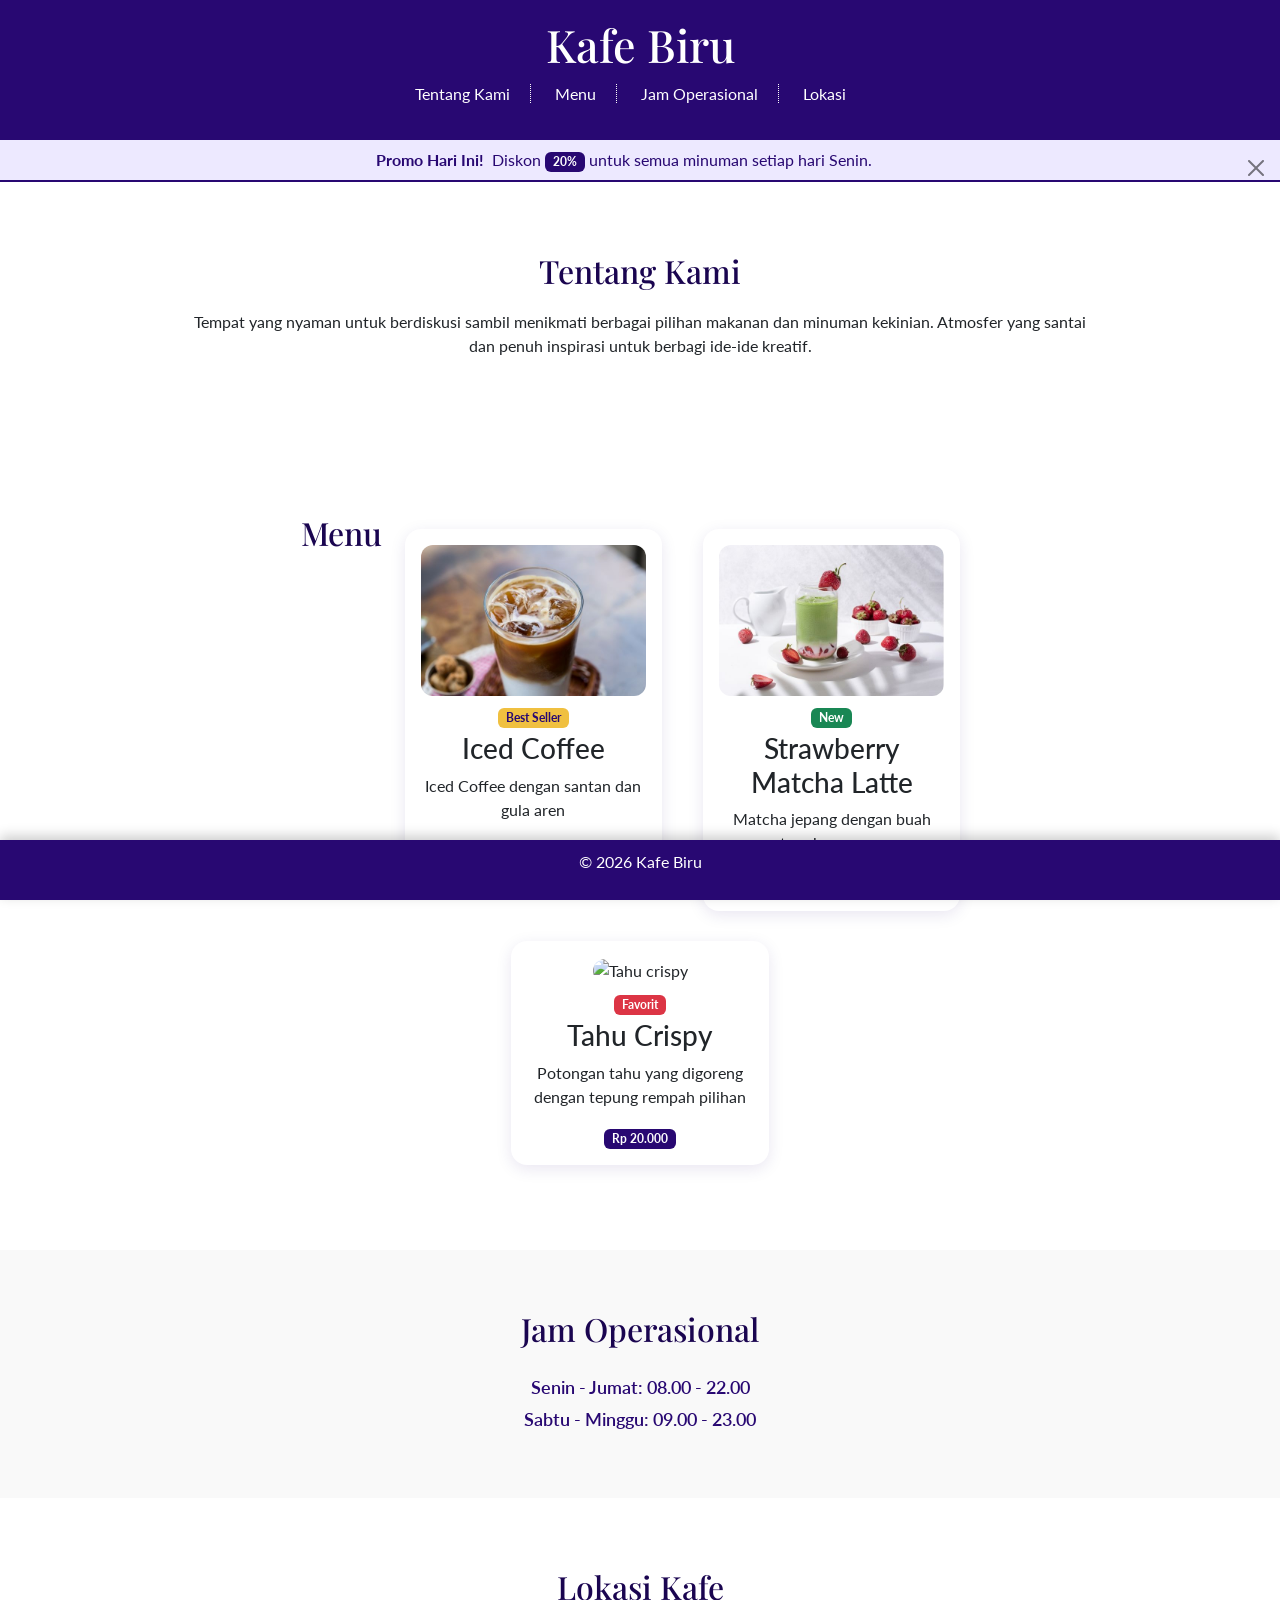
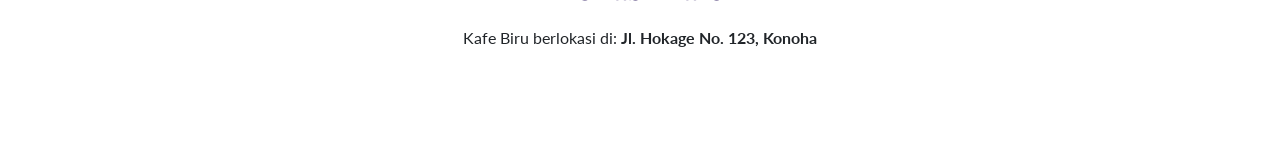
==== index.html @ a74155b6 "Rename landing-page.html to index.html" ====
<!DOCTYPE html>
<html lang="id">
<head>
  <meta charset="UTF-8">
  <meta name="viewport" content="width=device-width, initial-scale=1.0">
  <title>Kafe Biru</title>

  <!-- [BOOTSTRAP 1] Bootstrap 5 CDN -->
  <link rel="stylesheet" href="https://cdn.jsdelivr.net/npm/bootstrap@5.3.3/dist/css/bootstrap.min.css">
  <link rel="stylesheet" href="css/style1.css">
</head>
<body>

  <header>
    <h1>Kafe Biru</h1>
    <nav>
      <ul>
        <li><a href="#about">Tentang Kami</a></li>
        <li><a href="#menu">Menu</a></li>
        <li><a href="#hours">Jam Operasional</a></li>
        <li style="border-right: none;"><a href="#location">Lokasi</a></li>
      </ul>
    </nav>
  </header>

  <!-- [BOOTSTRAP 1] Alert Component: Banner promo dengan tombol dismiss -->
  <div class="alert alert-dismissible fade show text-center mb-0 rounded-0 py-2"
       role="alert"
       style="background-color:#ede9ff; border:none; border-bottom:2px solid #280872; color:#280872;">
    <strong> Promo Hari Ini!</strong>&nbsp;
    Diskon <span class="badge" style="background-color:#280872;">20%</span>
    untuk semua minuman setiap hari Senin.
    <button type="button" class="btn-close" data-bs-dismiss="alert" aria-label="Close"></button>
  </div>

  <section id="about">
    <div class="container">
      <h2>Tentang Kami</h2>
      <p>Tempat yang nyaman untuk berdiskusi sambil menikmati berbagai pilihan makanan dan minuman kekinian.
      Atmosfer yang santai dan penuh inspirasi untuk berbagi ide-ide kreatif.</p>
    </div>
  </section>

  <section id="menu">
    <div class="container">
      <h2>Menu</h2>
      <div class="menu-item">
        <img src="resource/1IcedCofee.jpg" alt="Iced Coffee">
        <!-- [BOOTSTRAP 2] Badge Component: Label kategori & harga -->
        <div class="mt-2 mb-1">
          <span class="badge" style="background-color:#f0c040; color:#280872;"> Best Seller</span>
        </div>
        <h3>Iced Coffee</h3>
        <p>Iced Coffee dengan santan dan gula aren</p>
        <span class="badge" style="background-color:#280872;">Rp 25.000</span>
      </div>
      <div class="menu-item">
        <img src="resource/Strawberry Matcha Latte .jpg" alt="Strawberry Matcha Latte">
        <div class="mt-2 mb-1">
          <span class="badge bg-success"> New</span>
        </div>
        <h3>Strawberry Matcha Latte</h3>
        <p>Matcha jepang dengan buah strawberry segar</p>
        <span class="badge" style="background-color:#280872;">Rp 30.000</span>
      </div>
      <div class="menu-item">
        <img src="resource/tahuCrispy.JPG" alt="Tahu crispy">
        <div class="mt-2 mb-1">
          <span class="badge bg-danger"> Favorit</span>
        </div>
        <h3>Tahu Crispy</h3>
        <p>Potongan tahu yang digoreng dengan tepung rempah pilihan</p>
        <span class="badge" style="background-color:#280872;">Rp 20.000</span>
      </div>
    </div>
  </section>

  <section id="hours">
    <div class="container">
      <h2>Jam Operasional</h2>
      <p>Senin - Jumat: 08.00 - 22.00</p>
      <p>Sabtu - Minggu: 09.00 - 23.00</p>
    </div>
  </section>

  <section id="location" style="margin-bottom: 20px;">
    <div class="container">
      <h2>Lokasi Kafe</h2>
      <p>Kafe Biru berlokasi di: <strong>Jl. Hokage No. 123, Konoha</strong></p>
    </div>
  </section>

  <footer>
    <p>&copy; 2026 Kafe Biru</p>
  </footer>

  <script src="https://cdn.jsdelivr.net/npm/bootstrap@5.3.3/dist/js/bootstrap.bundle.min.js"></script>
</body>
</html>
---- css/style1.css ----
@import url('https://fonts.googleapis.com/css2?family=Playfair+Display:wght@400;700&family=Lato:wght@300;400;700&display=swap');

body {
  font-family: 'Lato', sans-serif;
  margin: 0;
  padding: 0;
 
}


header {
  background-color: #280872;
  color: #fff;
  padding: 18px 30px;
  text-align: center;
  position: sticky;
  top:0;
  z-index: 1000;
  
}

header h1 {
  font-family: 'Playfair Display', serif;
  font-size: 2.8rem;
  margin: 0 0 10px 0;
  
  /* [PERUBAHAN 1] animation: animasi fadeInDown saat halaman dimuat */
  animation: fadeInDown 0.9s ease both;
}

/* Keyframes untuk animasi fadeInDown */
@keyframes fadeInDown {
  from {
    opacity: 0;
    transform: translateY(-30px);
  }
  to {
    opacity: 1;
    transform: translateY(0);
  }
}

header nav ul {
  list-style-type: none;
  padding: 0;
}

header nav ul li {
  display: inline;
  margin: 0px 10px;
  border-right: 1px dotted #f9f9f9;
  padding-right: 20px;
}

/* [PERUBAHAN 2] ::after pseudo-element + :hover pseudo-class: Animasi garis bawah link */
header nav ul li a {
  color: #fff;
  text-decoration: none;
  position: relative;
  transition: color 0.3s ease; /*memberikan efek animasi */
}

/* Pseudo-element ::after: garis kuning muncul dari kiri saat kursor di arahkan */
header nav ul li a::after {
  content: '';
  position: absolute;
  bottom: 0;
  left: 0;
  width: 0%;
  height: 2px;
  background-color: #f0c040;
  transition: width 0.35s ease;
}

header nav ul li a:hover {
  font-weight: bold;
  color: #f0c040;
}

header nav ul li a:hover::after {
  width: 100%; 
}


section {
  padding: 70px 0;
  text-align: center;
}

section h2 {
  font-family: 'Playfair Display', serif;
  font-size: 2rem;
  color: #1a0550;
  margin-bottom: 20px;
  display: inline-block;
}


.container {
  max-width: 960px;
  margin: auto;
  padding: 0 20px;
}


.menu-item {
  display: inline-block;
  width: 28%;
  margin: 15px 2%;
  vertical-align: top;
  background: #ffffff;
  border-radius: 16px;
  padding: 16px;
  /* box-shadow dan transition pada kartu menu */
  box-shadow: 0 4px 16px rgba(40, 8, 114, 0.1);
  transition: transform 0.35s ease, box-shadow 0.35s ease;
}

/* :hover pseudo-class dengan transform - terangkat saat hover */
.menu-item:hover {
  transform: translateY(-8px) scale(1.03);
  box-shadow: 0 14px 34px rgba(40, 8, 114, 0.22);
}

.menu-item img {
  max-width: 100%;
 
  border-radius: 12px;
}



#hours {
  background-color: #f9f9f9;
  padding: 60px 0;
}

#hours p {
  font-size: 18px;
  margin: 5px 0;
  color: #280872;
  font-weight: 600;
}


#location {
  margin-bottom: 20px;
}
footer {
  background-color: #280872;
  color: #fff;
  text-align: center;
  padding: 10px;
  position: fixed;
  bottom: 0;
  width: 100%;
  /* box-shadow footer */
  box-shadow: 0 -4px 12px rgba(0, 0, 0, 0.2);
}
@media (max-width: 768px) {
  .menu-item {
    width: 80%;
    display: block;
    margin: 15px auto;
  }
  header h1 {
    font-size: 2rem;
  }
}
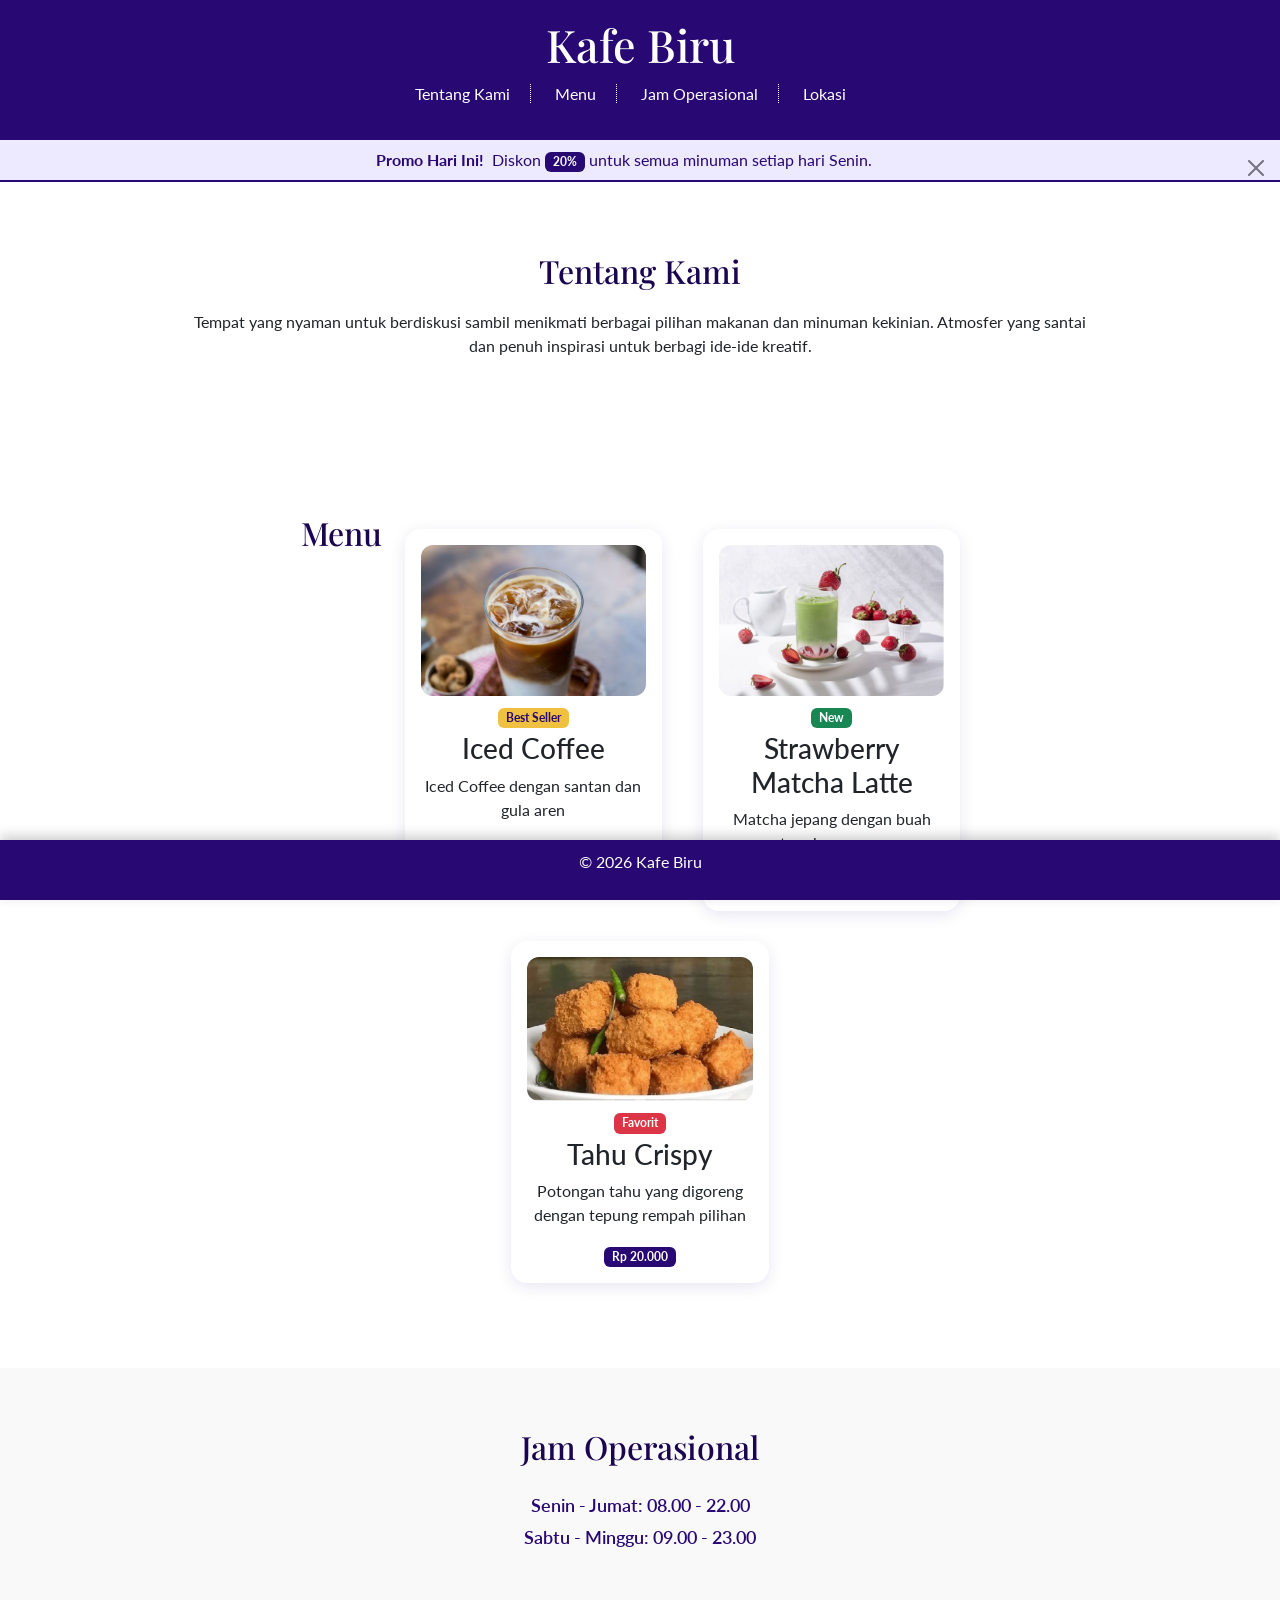
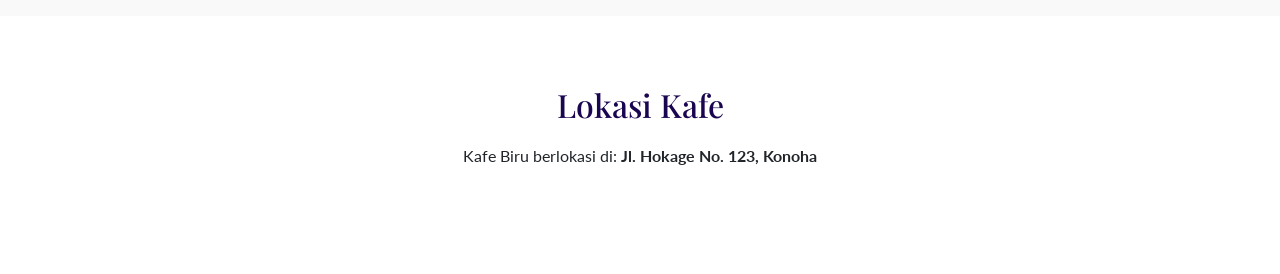
==== commit 5960353a: "Update index.html" ====
--- a/index.html
+++ b/index.html
@@ -64,7 +64,7 @@
         <span class="badge" style="background-color:#280872;">Rp 30.000</span>
       </div>
       <div class="menu-item">
-        <img src="resource/tahuCrispy.JPG" alt="Tahu crispy">
+        <img src="resource/tahuCrispy.jpg" alt="Tahu crispy">
         <div class="mt-2 mb-1">
           <span class="badge bg-danger"> Favorit</span>
         </div>
